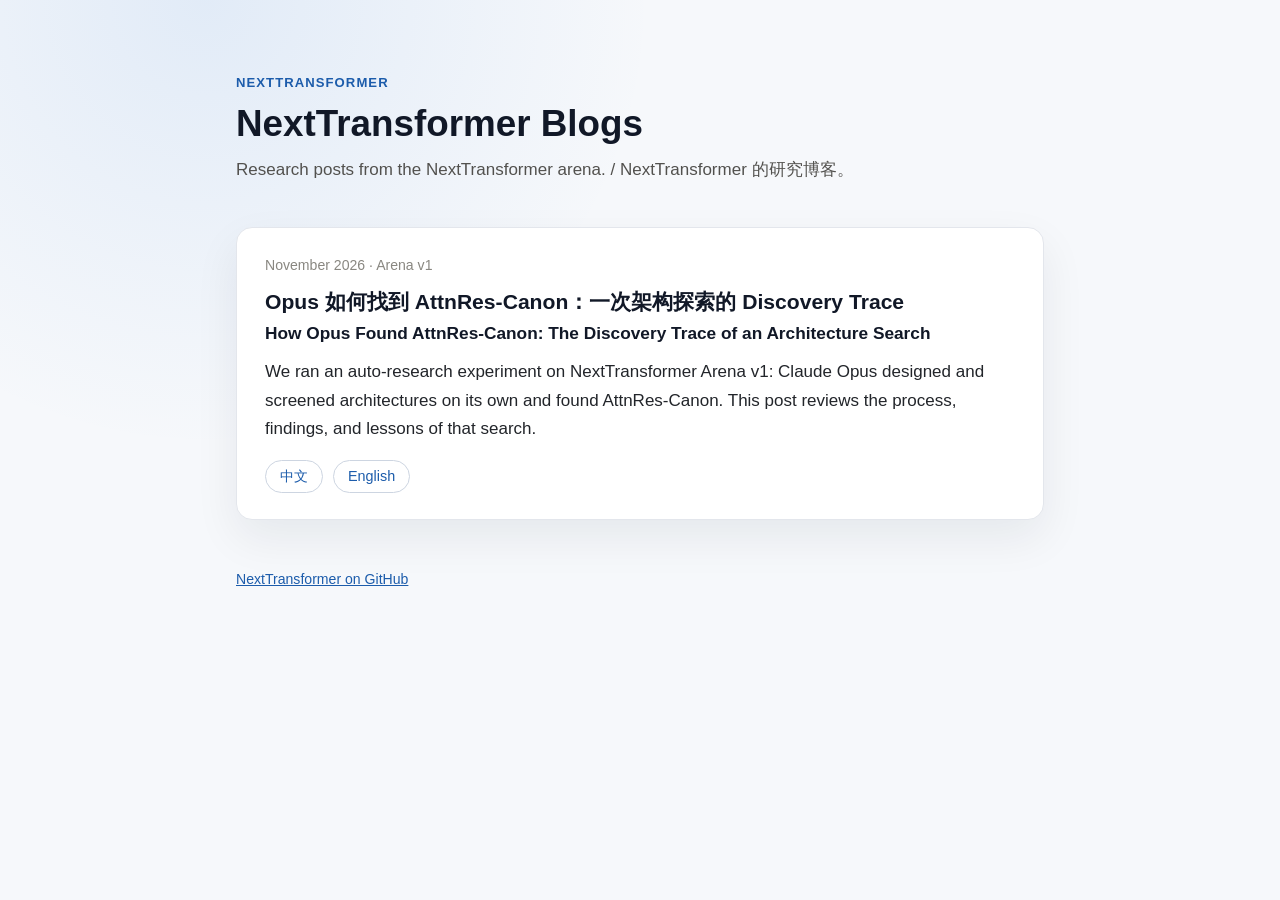
==== index.html @ 731412e9 "Add the AttnRes-Canon post and a GitHub Pages index The post "How Opus Found AttnRes-Canon" (Chinese" ====
<!doctype html>
<html lang="en">
<head>
  <meta charset="utf-8">
  <meta name="viewport" content="width=device-width, initial-scale=1">
  <title>NextTransformer Blogs</title>
  <meta name="description" content="Research posts from NextTransformer, the open arena for Transformer architectures.">
  <link rel="icon" href="favicon.svg" type="image/svg+xml">
  <style>
    :root {
      color-scheme: light;
      --page: #f6f8fb; --paper: #ffffff; --ink: #111827; --text-body: #22252a; --text-secondary: #52514e;
      --text-muted: #898781; --border: #e3e6ec; --border-strong: #cdd5e1; --accent: #2a78d6; --accent-dark: #1c5cab;
      --link: #1c5cab; --shadow: 0 18px 45px rgba(17, 24, 39, 0.07);
      --font: -apple-system, BlinkMacSystemFont, "Segoe UI", "PingFang SC", "Hiragino Sans GB", "Noto Sans CJK SC",
        "Microsoft YaHei", Roboto, "Noto Sans", Helvetica, Arial, sans-serif;
    }
    @media (prefers-color-scheme: dark) {
      :root {
        color-scheme: dark;
        --page: #0d0d0d; --paper: #151514; --ink: #f0efec; --text-body: #dddcd6; --text-secondary: #c3c2b7;
        --text-muted: #898781; --border: #2a2a28; --border-strong: #3a3a37; --accent: #3987e5; --accent-dark: #86b6ef;
        --link: #86b6ef; --shadow: none;
      }
    }
    * { box-sizing: border-box; }
    html { background: var(--page); }
    body {
      margin: 0;
      min-height: 100vh;
      background: radial-gradient(circle at 16% 0%, color-mix(in srgb, var(--accent) 10%, transparent), transparent 28rem) no-repeat, var(--page);
      color: var(--text-body);
      font: 17px/1.7 var(--font);
      -webkit-font-smoothing: antialiased;
    }
    main { max-width: 840px; margin: 0 auto; padding: 72px 16px 96px; }
    .eyebrow { margin: 0 0 0.5rem; color: var(--accent-dark); font-size: 0.82rem; font-weight: 650; letter-spacing: 0.08em; }
    h1 { margin: 0 0 0.6rem; color: var(--ink); font-size: 2.3rem; font-weight: 760; line-height: 1.2; }
    .lead { margin: 0 0 2.6rem; color: var(--text-secondary); }
    .post {
      background: var(--paper); border: 1px solid var(--border); border-radius: 16px; box-shadow: var(--shadow);
      padding: 26px 28px; margin-bottom: 20px;
    }
    .post-meta { margin: 0 0 0.6rem; color: var(--text-muted); font-size: 0.88rem; }
    .post h2 { margin: 0 0 0.25rem; font-size: 1.32rem; font-weight: 740; line-height: 1.4; }
    .post h2 + h2 { font-size: 1.08rem; font-weight: 620; }
    .post h2 a { color: var(--ink); text-decoration: none; }
    .post h2 a:hover { color: var(--link); }
    .post p.summary { margin: 0.8rem 0 1rem; }
    .langs { display: flex; gap: 10px; flex-wrap: wrap; margin: 0; padding: 0; list-style: none; font-size: 0.9rem; }
    .langs a {
      display: inline-block; color: var(--link); text-decoration: none; border: 1px solid var(--border-strong);
      border-radius: 999px; padding: 3px 14px;
    }
    .langs a:hover { border-color: var(--accent); }
    footer { margin-top: 3rem; color: var(--text-muted); font-size: 0.88rem; }
    footer a { color: var(--link); }
    @media (max-width: 600px) {
      main { padding-top: 48px; }
      h1 { font-size: 1.9rem; }
      .post { padding: 20px 18px; }
    }
  </style>
</head>
<body>
<main>
  <p class="eyebrow">NEXTTRANSFORMER</p>
  <h1>NextTransformer Blogs</h1>
  <p class="lead">Research posts from the NextTransformer arena. / NextTransformer 的研究博客。</p>

  <article class="post">
    <p class="post-meta">November 2026 · Arena v1</p>
    <h2 lang="zh-CN"><a href="attnres-canon/">Opus 如何找到 AttnRes-Canon：一次架构探索的 Discovery Trace</a></h2>
    <h2><a href="attnres-canon/en/">How Opus Found AttnRes-Canon: The Discovery Trace of an Architecture Search</a></h2>
    <p class="summary">We ran an auto-research experiment on NextTransformer Arena v1: Claude Opus designed and screened architectures on its own and found AttnRes-Canon. This post reviews the process, findings, and lessons of that search.</p>
    <ul class="langs">
      <li><a href="attnres-canon/" hreflang="zh-CN" lang="zh-CN">中文</a></li>
      <li><a href="attnres-canon/en/" hreflang="en">English</a></li>
    </ul>
  </article>

  <footer>
    <a href="https://github.com/Interactive-Active-AI/NextTransformer">NextTransformer on GitHub</a>
  </footer>
</main>
</body>
</html>
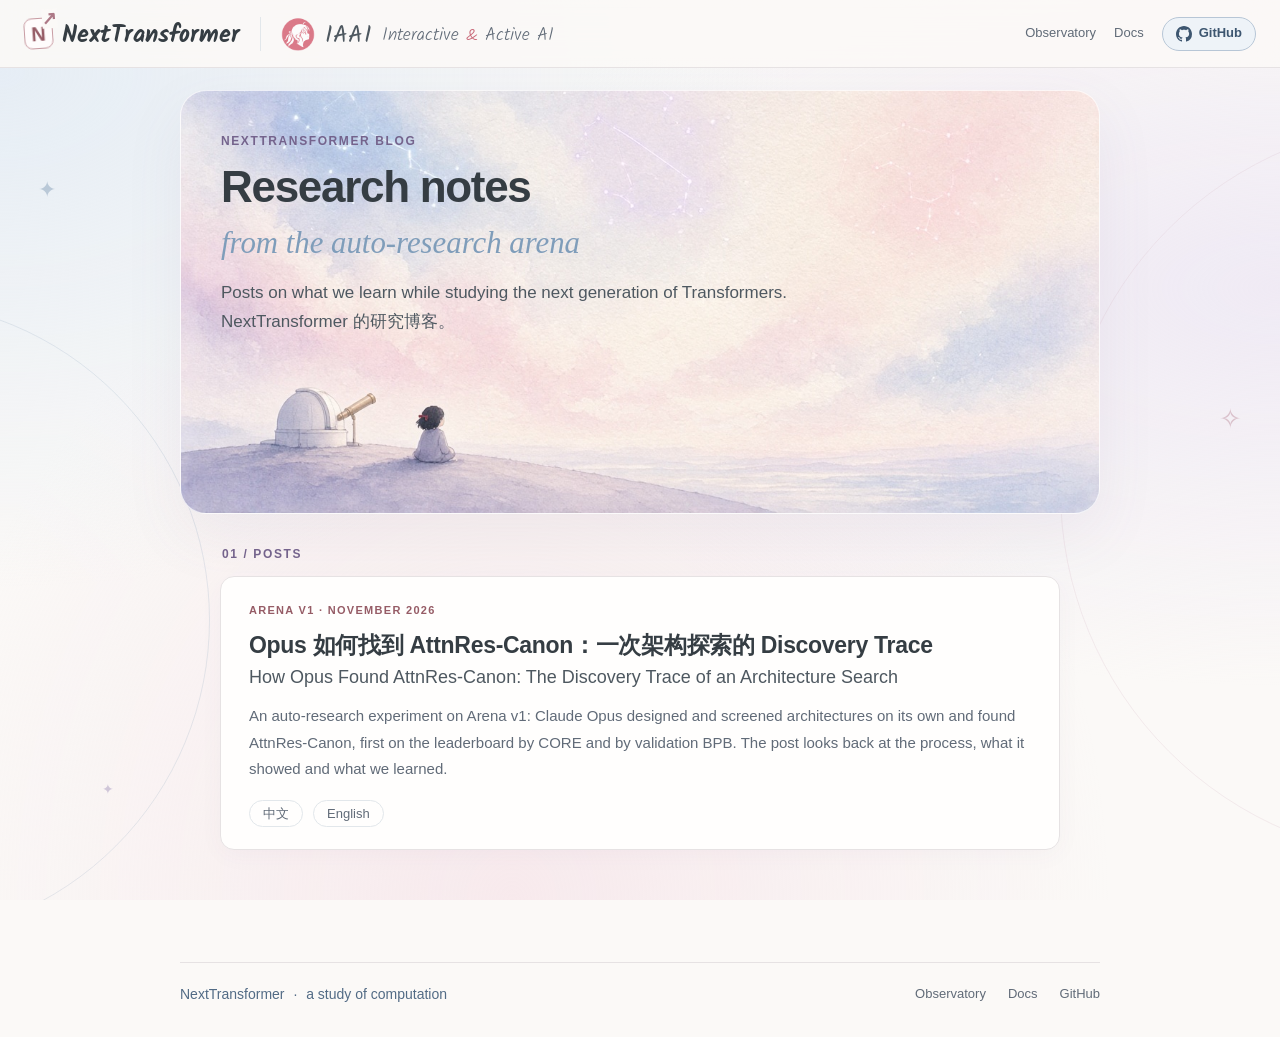
==== commit 031c6fbf: "Match the NextTransformer site and make the post easier to follow - Wear the observatory's look: war" ====
--- a/index.html
+++ b/index.html
@@ -3,85 +3,86 @@
 <head>
   <meta charset="utf-8">
   <meta name="viewport" content="width=device-width, initial-scale=1">
-  <title>NextTransformer Blogs</title>
-  <meta name="description" content="Research posts from NextTransformer, the open arena for Transformer architectures.">
+  <title>NextTransformer Blog</title>
+  <meta name="description" content="Research posts from NextTransformer, the open observatory and auto-research arena for Transformer architectures.">
+  <meta property="og:type" content="website">
+  <meta property="og:title" content="NextTransformer Blog">
+  <meta property="og:description" content="Research posts from NextTransformer, the open observatory and auto-research arena for Transformer architectures.">
+  <meta property="og:image" content="https://interactive-active-ai.github.io/NextTransformer/brand/social-preview.jpg">
   <link rel="icon" href="favicon.svg" type="image/svg+xml">
+  <!-- The index wears the same look as the posts and borrows the first post's stylesheet and brand assets. -->
+  <link rel="stylesheet" href="attnres-canon/styles.css">
   <style>
-    :root {
-      color-scheme: light;
-      --page: #f6f8fb; --paper: #ffffff; --ink: #111827; --text-body: #22252a; --text-secondary: #52514e;
-      --text-muted: #898781; --border: #e3e6ec; --border-strong: #cdd5e1; --accent: #2a78d6; --accent-dark: #1c5cab;
-      --link: #1c5cab; --shadow: 0 18px 45px rgba(17, 24, 39, 0.07);
-      --font: -apple-system, BlinkMacSystemFont, "Segoe UI", "PingFang SC", "Hiragino Sans GB", "Noto Sans CJK SC",
-        "Microsoft YaHei", Roboto, "Noto Sans", Helvetica, Arial, sans-serif;
+    .post-head { padding-bottom: 176px; }
+    .lead { max-width: 60ch; margin: 16px 0 0; color: var(--ink-soft); font-size: 17px; line-height: 1.7; }
+    .posts { max-width: var(--measure); margin: 30px auto 0; }
+    .posts > .eyebrow { margin: 0 0 12px 2px; }
+    .post-card {
+      display: block; padding: 24px 28px 22px; border: 1px solid var(--line); border-radius: 14px; background: var(--surface);
+      box-shadow: var(--card-shadow); transition: transform 0.25s ease, box-shadow 0.25s ease;
     }
-    @media (prefers-color-scheme: dark) {
-      :root {
-        color-scheme: dark;
-        --page: #0d0d0d; --paper: #151514; --ink: #f0efec; --text-body: #dddcd6; --text-secondary: #c3c2b7;
-        --text-muted: #898781; --border: #2a2a28; --border-strong: #3a3a37; --accent: #3987e5; --accent-dark: #86b6ef;
-        --link: #86b6ef; --shadow: none;
-      }
-    }
-    * { box-sizing: border-box; }
-    html { background: var(--page); }
-    body {
-      margin: 0;
-      min-height: 100vh;
-      background: radial-gradient(circle at 16% 0%, color-mix(in srgb, var(--accent) 10%, transparent), transparent 28rem) no-repeat, var(--page);
-      color: var(--text-body);
-      font: 17px/1.7 var(--font);
-      -webkit-font-smoothing: antialiased;
-    }
-    main { max-width: 840px; margin: 0 auto; padding: 72px 16px 96px; }
-    .eyebrow { margin: 0 0 0.5rem; color: var(--accent-dark); font-size: 0.82rem; font-weight: 650; letter-spacing: 0.08em; }
-    h1 { margin: 0 0 0.6rem; color: var(--ink); font-size: 2.3rem; font-weight: 760; line-height: 1.2; }
-    .lead { margin: 0 0 2.6rem; color: var(--text-secondary); }
-    .post {
-      background: var(--paper); border: 1px solid var(--border); border-radius: 16px; box-shadow: var(--shadow);
-      padding: 26px 28px; margin-bottom: 20px;
-    }
-    .post-meta { margin: 0 0 0.6rem; color: var(--text-muted); font-size: 0.88rem; }
-    .post h2 { margin: 0 0 0.25rem; font-size: 1.32rem; font-weight: 740; line-height: 1.4; }
-    .post h2 + h2 { font-size: 1.08rem; font-weight: 620; }
-    .post h2 a { color: var(--ink); text-decoration: none; }
-    .post h2 a:hover { color: var(--link); }
-    .post p.summary { margin: 0.8rem 0 1rem; }
-    .langs { display: flex; gap: 10px; flex-wrap: wrap; margin: 0; padding: 0; list-style: none; font-size: 0.9rem; }
-    .langs a {
-      display: inline-block; color: var(--link); text-decoration: none; border: 1px solid var(--border-strong);
-      border-radius: 999px; padding: 3px 14px;
-    }
-    .langs a:hover { border-color: var(--accent); }
-    footer { margin-top: 3rem; color: var(--text-muted); font-size: 0.88rem; }
-    footer a { color: var(--link); }
-    @media (max-width: 600px) {
-      main { padding-top: 48px; }
-      h1 { font-size: 1.9rem; }
-      .post { padding: 20px 18px; }
+    .post-card:hover { transform: translateY(-3px); box-shadow: 0 14px 34px #74638C14; }
+    .post-card .kicker { margin: 0; color: var(--rose); font-size: 11px; font-weight: 600; letter-spacing: 1.3px; text-transform: uppercase; }
+    .post-card h2 { margin: 10px 0 0; font-size: 23px; line-height: 1.35; font-weight: 600; letter-spacing: -0.3px; }
+    .post-card h2 + h2 { margin-top: 4px; font-size: 18px; font-weight: 500; color: var(--ink-soft); letter-spacing: 0; }
+    .post-card h2 a { color: inherit; text-decoration: none; }
+    .post-card h2 a:hover { color: var(--purple); }
+    .post-card .summary { margin: 14px 0 16px; color: var(--muted); font-size: 15px; line-height: 1.75; }
+    .langs { display: flex; flex-wrap: wrap; gap: 10px; margin: 0; padding: 0; list-style: none; }
+    .langs li { margin: 0; }
+    .langs li::marker { content: none; }
+    .langs a { text-decoration: none; }
+    @media (max-width: 760px) {
+      .post-head { padding-bottom: 140px; }
+      .post-card { padding: 18px 18px 16px; }
+      .post-card h2 { font-size: 20px; }
+      .post-card h2 + h2 { font-size: 16px; }
     }
   </style>
 </head>
 <body>
+<div class="dream-sky" aria-hidden="true"><i></i><i></i><span>✦</span><span>✧</span><span>✦</span></div>
+<header class="topbar">
+  <div class="brand-cluster">
+    <a class="brand" href="https://interactive-active-ai.github.io/NextTransformer/" aria-label="NextTransformer Observatory"><span class="brand-mark" aria-hidden="true">N<span>↗</span></span><b>NextTransformer</b></a>
+    <a class="iaai-brand" href="https://github.com/Interactive-Active-AI" aria-label="IAAI · Interactive &amp; Active AI"><img src="attnres-canon/assets/iaai.png" width="34" height="34" alt="IAAI logo"><b>IAAI</b><span>Interactive <i>&amp;</i> Active AI</span></a>
+  </div>
+  <nav class="header-actions" aria-label="Site links">
+    <a class="header-link" href="https://interactive-active-ai.github.io/NextTransformer/">Observatory</a>
+    <a class="header-link" href="https://interactive-active-ai.github.io/NextTransformer/docs/">Docs</a>
+    <a class="repo-button" href="https://github.com/Interactive-Active-AI/NextTransformer" aria-label="NextTransformer on GitHub"><svg width="16" height="16" viewBox="0 0 16 16" aria-hidden="true" fill="currentColor"><path d="M8 0C3.58 0 0 3.58 0 8c0 3.54 2.29 6.53 5.47 7.59.4.07.55-.17.55-.38 0-.19-.01-.82-.01-1.49-2.01.37-2.53-.49-2.69-.94-.09-.23-.48-.94-.82-1.13-.28-.15-.68-.52-.01-.53.63-.01 1.08.58 1.23.82.72 1.21 1.87.87 2.33.66.07-.52.28-.87.51-1.07-1.78-.2-3.64-.89-3.64-3.95 0-.87.31-1.59.82-2.15-.08-.2-.36-1.02.08-2.12 0 0 .67-.21 2.2.82.64-.18 1.32-.27 2-.27.68 0 1.36.09 2 .27 1.53-1.04 2.2-.82 2.2-.82.44 1.1.16 1.92.08 2.12.51.56.82 1.27.82 2.15 0 3.07-1.87 3.75-3.65 3.95.29.25.54.73.54 1.48 0 1.07-.01 1.93-.01 2.2 0 .21.15.46.55.38A8.013 8.013 0 0016 8c0-4.42-3.58-8-8-8z"/></svg><span>GitHub</span></a>
+  </nav>
+</header>
+
+<div class="page">
 <main>
-  <p class="eyebrow">NEXTTRANSFORMER</p>
-  <h1>NextTransformer Blogs</h1>
-  <p class="lead">Research posts from the NextTransformer arena. / NextTransformer 的研究博客。</p>
+  <header class="post-head">
+    <p class="eyebrow">NextTransformer Blog</p>
+    <h1>Research notes<em>from the auto-research arena</em></h1>
+    <p class="lead">Posts on what we learn while studying the next generation of Transformers. <span lang="zh-CN" style="display: block;">NextTransformer 的研究博客。</span></p>
+  </header>
 
-  <article class="post">
-    <p class="post-meta">November 2026 · Arena v1</p>
-    <h2 lang="zh-CN"><a href="attnres-canon/">Opus 如何找到 AttnRes-Canon：一次架构探索的 Discovery Trace</a></h2>
-    <h2><a href="attnres-canon/en/">How Opus Found AttnRes-Canon: The Discovery Trace of an Architecture Search</a></h2>
-    <p class="summary">We ran an auto-research experiment on NextTransformer Arena v1: Claude Opus designed and screened architectures on its own and found AttnRes-Canon. This post reviews the process, findings, and lessons of that search.</p>
-    <ul class="langs">
-      <li><a href="attnres-canon/" hreflang="zh-CN" lang="zh-CN">中文</a></li>
-      <li><a href="attnres-canon/en/" hreflang="en">English</a></li>
-    </ul>
-  </article>
+  <section class="posts" aria-label="Posts">
+    <p class="eyebrow">01 / Posts</p>
+    <article class="post-card">
+      <p class="kicker">Arena v1 · November 2026</p>
+      <h2 lang="zh-CN"><a href="attnres-canon/">Opus 如何找到 AttnRes-Canon：一次架构探索的 Discovery Trace</a></h2>
+      <h2><a href="attnres-canon/en/">How Opus Found AttnRes-Canon: The Discovery Trace of an Architecture Search</a></h2>
+      <p class="summary">An auto-research experiment on Arena v1: Claude Opus designed and screened architectures on its own and found AttnRes-Canon, first on the leaderboard by CORE and by validation BPB. The post looks back at the process, what it showed and what we learned.</p>
+      <ul class="langs">
+        <li><a class="pill" href="attnres-canon/" hreflang="zh-CN" lang="zh-CN">中文</a></li>
+        <li><a class="pill" href="attnres-canon/en/" hreflang="en">English</a></li>
+      </ul>
+    </article>
+  </section>
+</main>
+</div>
 
-  <footer>
-    <a href="https://github.com/Interactive-Active-AI/NextTransformer">NextTransformer on GitHub</a>
-  </footer>
-</main>
+<div class="footer-wrap" style="margin-top: 56px;">
+<footer class="site-footer">
+  <a class="footer-brand" href="https://interactive-active-ai.github.io/NextTransformer/">NextTransformer <span>·</span> a study of computation</a>
+  <div><a href="https://interactive-active-ai.github.io/NextTransformer/">Observatory</a><a href="https://interactive-active-ai.github.io/NextTransformer/docs/">Docs</a><a href="https://github.com/Interactive-Active-AI/NextTransformer">GitHub</a></div>
+</footer>
+</div>
 </body>
 </html>
--- a/attnres-canon/styles.css
+++ b/attnres-canon/styles.css
@@ -0,0 +1,420 @@
+/* The post wears the NextTransformer observatory's look (website/app/editorial.css and dream-theme.css upstream): warm
+   paper, white cards with a warm hairline, blue, lavender and rose as accents, a strong sans title followed by a serif
+   accent line, and the hand-written Kalam wordmark. The dark values follow the documentation's dark theme.
+   Layout rules are in STYLE.md. */
+@font-face { font-family: Kalam; font-style: normal; font-weight: 700; font-display: swap; src: url('assets/fonts/kalam-latin-700-normal.woff2') format('woff2'); }
+@font-face { font-family: Kalam; font-style: normal; font-weight: 400; font-display: swap; src: url('assets/fonts/kalam-latin-400-normal.woff2') format('woff2'); }
+@font-face { font-family: Kalam; font-style: normal; font-weight: 300; font-display: swap; src: url('assets/fonts/kalam-latin-300-normal.woff2') format('woff2'); }
+
+:root {
+  color-scheme: light;
+  /* Interface: the observatory's paper, inks and three accents. */
+  --paper: #FBF9F7; --surface: #FFFEFD; --line: #E6E2E3; --line-cool: #E2E7EB; --hair: #E8EDF3;
+  --ink-strong: #353D43; --ink: #494E52; --ink-soft: #4E5860; --muted: #616B78; --faint: #8A939D;
+  --blue: #526B85; --purple: #74638C; --rose: #965C66; --rose-strong: #A45F6B; --accent: #7F9DBA;
+  --blue-soft: #F0F4F8; --purple-soft: #F4F1F8; --rose-soft: #FBF2F3;
+  --blue-line: #D6E1EB; --purple-line: #DED4EC; --rose-line: #E7C9D1;
+  --topbar: #FBF9F7E8; --mark-bg: #FFFCFC; --mark-line: #C89CA3; --mark-arrow: #AD7987; --amp: #C96A7A;
+  --repo-bg: #EEF3F8; --repo-line: #B7C6D6; --repo-ink: #3D5670; --repo-bg-hover: #DCE6F0;
+  --frost: linear-gradient(135deg, #F4F1F8 0%, #FBF2F3 55%, #F0F4F8 100%); --frost-line: #EFEAF4;
+  --card-bg: linear-gradient(160deg, #F7F5FC, #FFFFFF 70%); --card-line: #DFE6EE;
+  --thead: linear-gradient(100deg, #F7F5FC, #FFFFFF 75%); --row-hover: #F6F8FC; --total-bg: #FBFCFE;
+  --card-shadow: 0 5px 25px #6E547B0A; --hero-shadow: 0 22px 60px #74638C14; --tip-shadow: 0 10px 30px #494E5224;
+  --sky: radial-gradient(ellipse at 0% 8%, #DCE8F4B0, transparent 44%), radial-gradient(ellipse at 100% 32%, #E9E2F3A6, transparent 46%),
+    radial-gradient(ellipse at 40% 100%, #F5E1E7A6, transparent 55%);
+  --orbit-a: #92A8BE38; --orbit-b: #DDC5CE4A;
+  --hero-art: url('assets/observatory-sky.jpg'); --hero-veil: linear-gradient(#0000, #0000); --hero-fill: #F3EEF1; --hero-line: #FFFFFFB8;
+  /* Figures (read by figures.js when a figure is drawn). Text never wears a series color. */
+  --text-primary: #353D43; --text-secondary: #4E5860; --text-muted: #616B78;
+  --grid: #E8EDF1; --axis: #CBD2D9; --wash: #F1F2F4;
+  --series-1: #2F3C62;   /* AttnRes-Canon: the residual family's ink on the observatory */
+  --series-2: #9B8CBB;   /* Canon-A–D */
+  --series-3: #4A6E9A;   /* Full + Canon-A/C */
+  --series-4: #A45F6B;   /* Gate + Canon-A/C */
+  --series-5: #926F23;   /* Gate */
+  --series-6: #7594B8;   /* Full AttnRes */
+  --series-7: #74638C;   /* Canon-A/C */
+  --series-8: #AC9352;   /* Full + Gate */
+  --series-other: #ABADB0; --neutral-mark: #5E656F; --ref-mark: #8A9099;
+  --fam-loop: #74638C; --fam-linear: #7594B8; --fam-base: #2F3C62;
+  --loop: #74638C; --loop-soft: #F4F1F8; --emph: #A45F6B; --emph-soft: #FBF2F3; --chart-line: #4A6E9A;
+  --lr-line: #ADA1C2; --lr-fill: #F4F1F8; --on-fill: #FFFEFD;
+  --measure: 840px;   /* the one column shared by text, figures and tables */
+  --sans: 'Avenir Next', Avenir, -apple-system, BlinkMacSystemFont, 'Segoe UI', 'PingFang SC', 'Hiragino Sans GB',
+    'Noto Sans CJK SC', 'Microsoft YaHei', sans-serif;
+  --serif: Georgia, 'Times New Roman', 'Songti SC', 'STSong', 'Noto Serif CJK SC', 'Source Han Serif SC', SimSun, serif;
+  --hand: Kalam, 'Avenir Next', 'Segoe UI', sans-serif;
+  --mono: ui-monospace, 'SFMono-Regular', Menlo, Monaco, Consolas, monospace;
+  --ease: cubic-bezier(0.22, 1, 0.36, 1);
+}
+@media (prefers-color-scheme: dark) {
+  :root:where(:not([data-theme="light"])) {
+    color-scheme: dark;
+    --paper: #1E2226; --surface: #252A30; --line: #353B42; --line-cool: #353B42; --hair: #30363D;
+    --ink-strong: #F4F5F7; --ink: #E3E6EA; --ink-soft: #C9CED4; --muted: #A2AAB3; --faint: #7C858F;
+    --blue: #92A8BE; --purple: #ADA1C2; --rose: #C89CA3; --rose-strong: #B9707D; --accent: #9DB4CC;
+    --blue-soft: #283039; --purple-soft: #2C2836; --rose-soft: #3A2B2E;
+    --blue-line: #3A4653; --purple-line: #463E57; --rose-line: #5A4247;
+    --topbar: #1E2226E8; --mark-bg: #2A2427; --mark-line: #9C737B; --mark-arrow: #C89CA3; --amp: #D98A97;
+    --repo-bg: #283039; --repo-line: #45525F; --repo-ink: #C3D0DD; --repo-bg-hover: #313B46;
+    --frost: linear-gradient(135deg, #2C2836, #33282C 55%, #262D35); --frost-line: #3A3445;
+    --card-bg: linear-gradient(160deg, #2A2733, #252A30 70%); --card-line: #353B42;
+    --thead: linear-gradient(100deg, #2A2733, #252A30 75%); --row-hover: #2A3037; --total-bg: #282D33;
+    --card-shadow: none; --hero-shadow: none; --tip-shadow: 0 10px 30px #00000080;
+    --sky: radial-gradient(ellipse at 0% 8%, #2A364470, transparent 44%), radial-gradient(ellipse at 100% 32%, #33294066, transparent 46%),
+      radial-gradient(ellipse at 40% 100%, #3A2B3066, transparent 55%);
+    --orbit-a: #92A8BE1F; --orbit-b: #C89CA31F;
+    --hero-veil: linear-gradient(#1E2226C7, #1E2226B3); --hero-fill: #23272C; --hero-line: #FFFFFF14;
+    --text-primary: #F4F5F7; --text-secondary: #C9CED4; --text-muted: #A2AAB3;
+    --grid: #30363D; --axis: #4A525B; --wash: #2D3339;
+    --series-1: #E3E8F6; --series-2: #C3B5E3; --series-3: #6C93CB; --series-4: #D97F90; --series-5: #C59A3D;
+    --series-6: #A5BEDD; --series-7: #8F78C4; --series-8: #DCC78E; --series-other: #6B727A; --neutral-mark: #9AA1AA; --ref-mark: #7C858F;
+    --fam-loop: #8F78C4; --fam-linear: #A5BEDD; --fam-base: #E3E8F6;
+    --loop: #ADA1C2; --loop-soft: #2C2836; --emph: #D97F90; --emph-soft: #3A2B2E; --chart-line: #6C93CB;
+    --lr-line: #8F78C4; --lr-fill: #2C2836; --on-fill: #1E2226;
+  }
+}
+:root[data-theme="dark"] {
+  color-scheme: dark;
+  --paper: #1E2226; --surface: #252A30; --line: #353B42; --line-cool: #353B42; --hair: #30363D;
+  --ink-strong: #F4F5F7; --ink: #E3E6EA; --ink-soft: #C9CED4; --muted: #A2AAB3; --faint: #7C858F;
+  --blue: #92A8BE; --purple: #ADA1C2; --rose: #C89CA3; --rose-strong: #B9707D; --accent: #9DB4CC;
+  --blue-soft: #283039; --purple-soft: #2C2836; --rose-soft: #3A2B2E;
+  --blue-line: #3A4653; --purple-line: #463E57; --rose-line: #5A4247;
+  --topbar: #1E2226E8; --mark-bg: #2A2427; --mark-line: #9C737B; --mark-arrow: #C89CA3; --amp: #D98A97;
+  --repo-bg: #283039; --repo-line: #45525F; --repo-ink: #C3D0DD; --repo-bg-hover: #313B46;
+  --frost: linear-gradient(135deg, #2C2836, #33282C 55%, #262D35); --frost-line: #3A3445;
+  --card-bg: linear-gradient(160deg, #2A2733, #252A30 70%); --card-line: #353B42;
+  --thead: linear-gradient(100deg, #2A2733, #252A30 75%); --row-hover: #2A3037; --total-bg: #282D33;
+  --card-shadow: none; --hero-shadow: none; --tip-shadow: 0 10px 30px #00000080;
+  --sky: radial-gradient(ellipse at 0% 8%, #2A364470, transparent 44%), radial-gradient(ellipse at 100% 32%, #33294066, transparent 46%),
+    radial-gradient(ellipse at 40% 100%, #3A2B3066, transparent 55%);
+  --orbit-a: #92A8BE1F; --orbit-b: #C89CA31F;
+  --hero-veil: linear-gradient(#1E2226C7, #1E2226B3); --hero-fill: #23272C; --hero-line: #FFFFFF14;
+  --text-primary: #F4F5F7; --text-secondary: #C9CED4; --text-muted: #A2AAB3;
+  --grid: #30363D; --axis: #4A525B; --wash: #2D3339;
+  --series-1: #E3E8F6; --series-2: #C3B5E3; --series-3: #6C93CB; --series-4: #D97F90; --series-5: #C59A3D;
+  --series-6: #A5BEDD; --series-7: #8F78C4; --series-8: #DCC78E; --series-other: #6B727A; --neutral-mark: #9AA1AA; --ref-mark: #7C858F;
+  --fam-loop: #8F78C4; --fam-linear: #A5BEDD; --fam-base: #E3E8F6;
+  --loop: #ADA1C2; --loop-soft: #2C2836; --emph: #D97F90; --emph-soft: #3A2B2E; --chart-line: #6C93CB;
+  --lr-line: #8F78C4; --lr-fill: #2C2836; --on-fill: #1E2226;
+}
+
+* { box-sizing: border-box; }
+html { scroll-behavior: smooth; scroll-padding-top: 92px; }
+body {
+  margin: 0; background: var(--paper); color: var(--ink-soft);
+  font: 17px/1.85 var(--sans); -webkit-font-smoothing: antialiased; text-rendering: optimizeLegibility;
+  position: relative; isolation: isolate;
+}
+html[lang="en"] body { line-height: 1.72; }
+a { color: var(--blue); text-decoration: underline; text-decoration-color: color-mix(in srgb, var(--blue) 40%, transparent); text-underline-offset: 3px; transition: color 0.2s; }
+a:hover { color: var(--purple); text-decoration-color: currentColor; }
+strong { font-weight: 650; color: var(--ink-strong); }
+code { font: 0.86em var(--mono); background: var(--purple-soft); color: var(--purple); padding: 0.1em 0.35em; border-radius: 6px; }
+
+/* The observatory's sky: three soft washes, two orbits and a few stars, fixed behind the page. */
+.dream-sky { position: fixed; z-index: -1; inset: 0; overflow: hidden; pointer-events: none; background: var(--sky); }
+.dream-sky i { position: absolute; width: 640px; height: 640px; border: 1px solid var(--orbit-a); border-radius: 50%; left: -430px; top: 300px; }
+.dream-sky i:nth-child(2) { width: 740px; height: 740px; left: auto; right: -520px; top: 120px; border-color: var(--orbit-b); }
+.dream-sky > span { position: absolute; color: #92A8BE; font-size: 22px; opacity: 0.55; animation: dream-twinkle 7s ease-in-out infinite; }
+.dream-sky > span:nth-of-type(1) { top: 19%; left: 3%; }
+.dream-sky > span:nth-of-type(2) { top: 44%; right: 3%; font-size: 27px; animation-delay: 2s; color: #C59BA8; }
+.dream-sky > span:nth-of-type(3) { bottom: 11%; left: 8%; font-size: 14px; animation-delay: 4s; color: #ADA1C2; }
+@keyframes dream-twinkle { 50% { opacity: 0.25; transform: translateY(-7px) rotate(8deg); } }
+
+/* Reading progress: a thin band in the three accents above the top bar. */
+.progress { position: fixed; top: 0; left: 0; right: 0; height: 2px; z-index: 40; }
+.progress span { display: block; height: 100%; background: linear-gradient(90deg, #92A8BE, #ADA1C2 55%, #C89CA3); transform: scaleX(0); transform-origin: left center; }
+
+/* Top bar: the project's mark and wordmark, the IAAI lockup, then links. */
+.topbar {
+  position: sticky; top: 0; z-index: 30; height: 68px; padding: 0 max(24px, calc((100vw - 1240px) / 2));
+  display: flex; align-items: center; justify-content: space-between; gap: 16px;
+  background: var(--topbar); border-bottom: 1px solid var(--line); backdrop-filter: blur(16px); -webkit-backdrop-filter: blur(16px);
+}
+.topbar a { text-decoration: none; }
+.brand-cluster { display: flex; align-items: center; min-width: 0; gap: 20px; }
+.brand { display: flex; align-items: center; gap: 9px; }
+.brand b { font-family: var(--hand); font-weight: 700; font-size: 24px; letter-spacing: 0; line-height: 1; transform: translateY(2px); color: var(--ink-strong); white-space: nowrap; }
+.brand-mark {
+  position: relative; display: grid; place-items: center; flex: none; width: 29px; height: 31px; border: 1.5px solid var(--mark-line); border-radius: 8px;
+  font-weight: 600; font-size: 20px; line-height: 1; color: var(--rose); background: var(--mark-bg); transform: rotate(-4deg);
+}
+.brand-mark span { position: absolute; right: -6px; top: -9px; background: var(--paper); font-size: 18px; line-height: 19px; color: var(--mark-arrow); }
+.iaai-brand { display: flex; align-items: center; gap: 10px; padding-left: 20px; border-left: 1px solid var(--line-cool); white-space: nowrap; }
+.iaai-brand img { width: 34px; height: 34px; object-fit: contain; }
+.iaai-brand b { font-family: var(--hand); font-weight: 400; font-size: 24px; letter-spacing: 0.03em; line-height: 1; transform: translateY(2px); color: var(--ink-soft); }
+.iaai-brand > span { font-family: var(--hand); font-weight: 300; font-size: 18px; line-height: 1; transform: translateY(2px); color: var(--muted); }
+.iaai-brand > span i { color: var(--amp); font-style: normal; }
+.header-actions { display: flex; align-items: center; gap: 18px; flex: none; }
+.header-link { font-size: 13px; font-weight: 500; color: var(--muted); }
+.header-link:hover { color: var(--ink-strong); }
+.repo-button {
+  display: inline-flex; align-items: center; gap: 7px; height: 34px; padding: 0 13px; border: 1px solid var(--repo-line); border-radius: 999px;
+  background: var(--repo-bg); color: var(--repo-ink); font-size: 13px; font-weight: 600; transition: background 0.2s, border-color 0.2s;
+}
+.repo-button:hover { background: var(--repo-bg-hover); color: var(--repo-ink); }
+.repo-button svg { flex: none; }
+.pill {
+  font: 500 13px/1.5 var(--sans); color: var(--muted); background: var(--surface); border: 1px solid var(--line-cool);
+  border-radius: 999px; padding: 5px 13px; cursor: pointer; transition: background 0.2s, color 0.2s, border-color 0.2s;
+}
+a.pill:hover, button.pill:hover { background: var(--blue-soft); border-color: var(--blue-line); color: var(--blue); }
+.pill:focus-visible, .repo-button:focus-visible, .header-link:focus-visible { outline: 2px solid var(--blue); outline-offset: 3px; }
+
+/* Page frame: one centered column on the paper, with a section rail in the left margin on wide screens. */
+.page { display: grid; grid-template-columns: minmax(0, 920px); justify-content: center; padding: 0 24px; }
+main { min-width: 0; padding: 0 0 56px; }
+.rail { display: none; }
+@media (min-width: 1420px) {
+  .rail {
+    display: block; position: fixed; top: 128px; left: calc(50% - 460px - 34px - 168px); width: 168px;
+    font-size: 13px; line-height: 1.45; opacity: 0; visibility: hidden; transition: opacity 0.3s, visibility 0.3s;
+  }
+  .rail.is-on { opacity: 1; visibility: visible; }
+}
+.rail-title { color: var(--purple); font-size: 12px; font-weight: 600; letter-spacing: 1.6px; margin: 0 0 10px 12px; }
+.rail ol { list-style: none; margin: 0; padding: 0; }
+.rail a { display: flex; gap: 8px; padding: 6px 10px 6px 12px; color: var(--muted); text-decoration: none; border-left: 2px solid var(--line); transition: color 0.2s, border-color 0.2s; }
+.rail a:hover { color: var(--ink-strong); }
+.rail a span { flex: none; width: 1.5em; color: var(--rose); font-size: 11px; font-weight: 600; letter-spacing: 1px; font-variant-numeric: tabular-nums; align-self: center; }
+.rail a.is-current { color: var(--ink-strong); border-left-color: var(--mark-line); font-weight: 650; }
+.rail li.sub a { padding: 3px 10px 3px 40px; font-size: 12px; }
+
+/* Text, figures and tables share one column width; only the title card is wider. */
+article > :not(section):not(.post-head), article > section > * { max-width: var(--measure); margin-inline: auto; }
+
+h1, h2, h3 { color: var(--ink-strong); }
+h1 { font-size: 44px; line-height: 1.1; font-weight: 650; letter-spacing: -1.3px; margin: 12px 0 0; }
+/* Titles: a strong sans line, then a serif accent line in soft blue (italic in Latin text only). */
+h1 em { display: block; margin-top: 12px; font-family: var(--serif); font-style: italic; font-weight: 400; font-size: 0.7em; line-height: 1.3; letter-spacing: 0; color: var(--accent); }
+html[lang^="zh"] h1 { letter-spacing: -0.5px; line-height: 1.2; }
+html[lang^="zh"] h1 em { font-style: normal; }
+h2 { font-size: 31px; line-height: 1.22; font-weight: 650; letter-spacing: -0.7px; margin-block: 8px 1rem; }
+html[lang^="zh"] h2 { letter-spacing: -0.2px; }
+h3 { font-size: 21px; line-height: 1.4; font-weight: 600; letter-spacing: -0.2px; margin-block: 2.9rem 0.6rem; }
+h3 .no { margin-right: 0.55em; color: var(--purple); font-variant-numeric: tabular-nums; }
+.eyebrow { margin-block: 0; color: var(--purple); font-size: 12px; line-height: 20px; font-weight: 600; letter-spacing: 1.6px; text-transform: uppercase; }
+section > .eyebrow { margin-top: 4.4rem; }
+.list-lead { margin-block: 1.3rem 0.2rem; color: var(--ink-strong); font-weight: 650; }
+p { margin-block: 1rem; }
+ul, ol { padding-left: 1.45rem; margin-block: 0.72rem 1.25rem; }
+li { margin-block: 0.4rem; }
+ul > li::marker { color: var(--mark-line); }
+ol > li::marker { color: var(--purple); font-weight: 600; font-variant-numeric: tabular-nums; }
+.cite { white-space: nowrap; text-decoration: none; color: var(--purple); font-size: 0.86em; }
+/* Read by screen readers and copied with the text, not drawn (the colon between the two title lines). */
+.sr { position: absolute; width: 1px; height: 1px; overflow: hidden; clip-path: inset(50%); white-space: nowrap; }
+
+/* Title card: the observatory illustration, as on the homepage. */
+.post-head {
+  margin-top: 22px; padding: 40px 40px 168px; border: 1px solid var(--hero-line); border-radius: 26px;
+  background: var(--hero-veil), var(--hero-fill) var(--hero-art) left bottom / cover no-repeat; box-shadow: var(--hero-shadow); overflow: hidden;
+}
+.post-meta { display: flex; flex-wrap: wrap; align-items: center; gap: 6px 22px; margin: 18px 0 0; color: var(--ink-soft); font-size: 14px; }
+.post-meta span:first-child { color: var(--ink-strong); font-weight: 650; }
+
+/* Abstract: the documentation's frosted panel with a pill label. */
+.abstract { margin-block: 26px 22px; padding: 1.35rem 1.7rem 0.8rem; border: 1px solid var(--frost-line); border-radius: 20px; background: var(--frost); }
+.abstract-label { display: inline-block; padding: 0.2rem 0.8rem; border: 1px solid var(--purple-line); border-radius: 999px; background: var(--surface); color: var(--purple); font-size: 0.8rem; font-weight: 700; line-height: 1.5; }
+.abstract p { margin-block: 0.8rem; }
+
+.toc { margin-block: 0 1rem; padding: 1.15rem 1.5rem 1rem; background: var(--surface); border: 1px solid var(--line); border-radius: 14px; box-shadow: var(--card-shadow); }
+.toc-title { margin-bottom: 0.5rem; color: var(--purple); font-size: 12px; font-weight: 600; letter-spacing: 1.6px; text-transform: uppercase; }
+/* A flat list: numbered sections, with their subsections as indented entries. */
+.toc ol { margin-block: 0; padding-left: 0; list-style: none; counter-reset: toc; }
+.toc a { color: var(--ink); text-decoration: none; }
+.toc a:hover { color: var(--purple); }
+.toc li { position: relative; margin-block: 0.5rem; padding-left: 2.5em; line-height: 1.5; font-weight: 600; counter-increment: toc; }
+.toc li::before { content: "0" counter(toc); position: absolute; left: 0; top: 0.28em; color: var(--rose); font-size: 11px; font-weight: 600; letter-spacing: 1.3px; font-variant-numeric: tabular-nums; }
+/* A subsection carries its own number (3.1, 3.2) in its text and lines up under its section's title. */
+.toc li.sub { margin-block: 0.2rem; font-size: 0.9rem; font-weight: 400; counter-increment: none; }
+.toc li.sub a { color: var(--muted); }
+.toc li.sub a:hover { color: var(--purple); }
+.toc li.sub::before { content: none; }
+
+/* Fact cards (the rules of the arena): the observatory's numbered principle cards. */
+.cards { display: grid; grid-template-columns: repeat(2, minmax(0, 1fr)); gap: 12px; margin-block: 1.5rem 1.6rem; }
+.cards > div { border: 1px solid var(--card-line); border-radius: 12px; padding: 16px 18px 14px; background: var(--card-bg); }
+.cards span { display: block; color: var(--rose); font-size: 11px; line-height: 1.5; font-weight: 600; letter-spacing: 1.3px; }
+.cards p { margin: 5px 0 0; color: var(--muted); font-size: 14px; line-height: 1.7; }
+.cards p.card-title { margin-top: 6px; color: var(--ink); font-size: 16px; line-height: 1.45; font-weight: 600; }
+
+/* Tables: a numbered caption above, then a white card with small letterspaced heads and hairline rows. Plain cells;
+   bold marks the best value of a column. */
+.table-wrap { overflow-x: auto; border: 1px solid var(--line); border-radius: 14px; background: var(--surface); box-shadow: var(--card-shadow); }
+table { border-collapse: collapse; width: 100%; font-size: 0.9rem; line-height: 1.6; }
+th, td { padding: 0.7rem 1rem; text-align: left; vertical-align: top; border-bottom: 1px solid var(--hair); }
+thead tr { background: var(--thead); }
+th { padding-block: 0.85rem 0.7rem; color: var(--muted); font-size: 12px; font-weight: 600; letter-spacing: 0.7px; line-height: 1.5; vertical-align: bottom; }
+html[lang="en"] th { text-transform: uppercase; }
+tbody tr:last-child td { border-bottom: 0; }
+td { color: var(--ink-soft); }
+td:first-child { color: var(--ink); }
+td strong { color: var(--ink-strong); font-weight: 700; }
+td.num, th.num { text-align: right; font-variant-numeric: tabular-nums; }
+td.num, th.nw { white-space: nowrap; }
+/* The compute table ends in a total row. */
+tr.total td { border-top: 1px solid var(--line-cool); background: var(--total-bg); color: var(--ink); font-weight: 600; }
+/* A table of two columns of sentences. */
+table.plain td { width: 50%; }
+/* The depth x Canon table: each cell gives dev BPB, then the difference and the step time in small type. */
+.matrix td small { display: block; color: var(--muted); font-size: 0.86em; line-height: 1.5; }
+.matrix th.num { white-space: nowrap; }
+tbody tr { transition: background-color 0.15s; }
+tbody tr:hover td { background: var(--row-hover); }
+
+figure { margin-block: 2rem 2.3rem; }
+figure.tbl { margin-block: 1.8rem 2rem; }
+figcaption { margin: 0.8rem 2px 0; color: var(--muted); font-size: 0.86rem; line-height: 1.6; }
+figcaption strong { color: var(--ink-strong); font-weight: 650; margin-right: 0.2em; }
+figure.tbl figcaption { margin: 0 2px 0.7rem; }
+
+/* Figures */
+.fig-body { position: relative; background: var(--surface); border: 1px solid var(--line); border-radius: 14px; padding: 20px 18px 13px; box-shadow: var(--card-shadow); }
+.fig-body svg { display: block; width: 100%; height: auto; font-family: var(--sans); overflow: visible; }
+.fig-body svg text { font-variant-numeric: tabular-nums; }
+.fig-body svg text.note { font-family: var(--serif); font-style: italic; }
+html[lang^="zh"] .fig-body svg text.note { font-style: normal; }
+.fig-title { margin: 0 2px 6px 2px; color: var(--ink); font-size: 14px; font-weight: 600; line-height: 1.45; }
+.fig-sub { margin: -4px 2px 6px 2px; color: var(--muted); font-size: 12.5px; line-height: 1.45; }
+/* Panels stack by default; figures.js sets the columns when the container is wide enough. */
+.panels { display: grid; grid-template-columns: minmax(0, 1fr); gap: 18px 22px; }
+.panel { min-width: 0; }
+.fig-foot { display: flex; align-items: flex-end; gap: 12px; }
+.fig-foot .legend { flex: 1 1 auto; }
+.fig-replay {
+  flex: none; margin: 6px 0 2px auto; width: 28px; height: 28px; padding: 0; display: grid; place-items: center;
+  color: var(--blue); background: var(--surface); border: 1px solid var(--blue-line); border-radius: 999px; cursor: pointer;
+  transition: color 0.2s, background-color 0.2s;
+}
+.fig-replay:hover { background: var(--blue-soft); }
+.fig-replay:focus-visible { outline: 2px solid var(--blue); outline-offset: 2px; }
+.fig-replay svg { width: 14px; height: 14px; }
+
+.legend { display: flex; flex-wrap: wrap; gap: 4px 18px; margin: 9px 2px 2px; color: var(--muted); }
+.legend-item { display: inline-flex; align-items: center; gap: 7px; font-size: 13px; line-height: 1.5; font-variant-numeric: tabular-nums; white-space: pre; }
+.legend-item[data-key] { cursor: default; }
+.legend-key { flex: none; width: 18px; height: 0; border-top: 2.5px solid; border-radius: 2px; }
+.legend-key.rect { width: 12px; height: 10px; border: 0; border-radius: 3px; }
+.legend-key.dot { width: 8px; height: 8px; border: 0; border-radius: 50%; }
+.legend-key.band { width: 18px; height: 8px; border: 0; border-radius: 2px; }
+
+/* Hover emphasis inside a figure: the series under the pointer stays, the rest recede. Nothing is revealed that is not
+   already drawn. */
+.fig-body svg .series, .fig-body svg .node, .fig-body svg .edge { transition: opacity 0.18s; }
+.fig-body svg.has-focus .series:not(.is-focus), .fig-body svg.has-focus .node:not(.is-focus) { opacity: 0.22; }
+.fig-body svg.has-focus .edge:not(.is-focus) { opacity: 0.12; }
+.fig-body svg .hit { cursor: default; }
+
+/* The readout that follows the pointer over a chart; it repeats values the figure or its table already shows. */
+.tip {
+  position: fixed; z-index: 45; pointer-events: none; max-width: 300px; padding: 9px 11px; border-radius: 10px;
+  background: var(--surface); border: 1px solid var(--line); box-shadow: var(--tip-shadow);
+  color: var(--ink-soft); font-size: 12.5px; line-height: 1.5; opacity: 0; transition: opacity 0.12s;
+}
+.tip.is-on { opacity: 1; }
+.tip-title { color: var(--muted); margin-bottom: 2px; }
+.tip-row { display: flex; align-items: center; gap: 7px; white-space: nowrap; }
+.tip-row b { margin-left: auto; padding-left: 14px; color: var(--ink-strong); font-weight: 600; font-variant-numeric: tabular-nums; }
+.tip-key { flex: none; width: 12px; height: 0; border-top: 2.5px solid; border-radius: 2px; }
+
+/* The mechanism figure: two panels side by side; figures.js stacks them when the container is narrow. */
+.mech { display: flex; align-items: stretch; }
+.mech-a { flex: 1 1 0; min-width: 0; }
+.mech-b { flex: 1 1 0; min-width: 0; border-left: 1px solid var(--grid); padding-left: 12px; margin-left: 12px; }
+/* Dashes that travel along a path while its figure is in view (the depth reads, the workflow's way back). */
+.flowing svg .flow { stroke-dasharray: 3 9; animation: flow 1.1s linear infinite; }
+.flowing.is-paused svg .flow { animation-play-state: paused; }
+@keyframes flow { to { stroke-dashoffset: -12; } }
+
+.links { font-size: 0.95rem; color: var(--muted); }
+.references { margin-top: 3.6rem; padding-top: 1.7rem; border-top: 1px solid var(--line); }
+.references h2 { font-size: 22px; letter-spacing: -0.3px; margin-block: 0 0.6rem; }
+.references ol { padding-left: 1.35rem; }
+.references li { margin-block: 0.7rem; color: var(--muted); font-size: 0.92rem; line-height: 1.65; }
+.references li strong { color: var(--ink); }
+
+/* Footer, as on the observatory. */
+.site-footer {
+  display: flex; align-items: center; justify-content: space-between; flex-wrap: wrap; gap: 12px 22px;
+  max-width: 920px; margin: 0 auto; padding: 19px 0 30px; border-top: 1px solid var(--line); color: var(--muted); font-size: 13px;
+}
+.site-footer a { text-decoration: none; color: var(--muted); }
+.site-footer a:hover { color: var(--ink-strong); }
+.site-footer .footer-brand { color: var(--blue); font-size: 14px; }
+.site-footer .footer-brand span { margin: 0 5px; }
+.site-footer > div { display: flex; align-items: center; flex-wrap: wrap; gap: 8px 22px; }
+.site-footer > div > span { font-size: 12px; }
+.footer-wrap { padding: 0 24px; }
+
+/* Entrance motion. The hidden start state exists only while site.js has marked the page as animated, so the article
+   reads in full without scripts, in print and with reduced motion. */
+.js-motion .reveal { opacity: 0; transform: translateY(8px); transition: opacity 0.5s var(--ease), transform 0.5s var(--ease); }
+.js-motion .reveal.is-in { opacity: 1; transform: none; }
+
+@media (max-width: 1100px) {
+  .iaai-brand > span { display: none; }
+}
+@media (max-width: 760px) {
+  body { font-size: 16px; }
+  html { scroll-padding-top: 76px; }
+  .topbar { height: 60px; padding: 0 16px; gap: 10px; }
+  .brand-cluster { gap: 11px; }
+  .brand { gap: 7px; }
+  .brand b { font-size: 20px; }
+  .brand-mark { width: 27px; height: 29px; font-size: 19px; }
+  .iaai-brand { gap: 6px; padding-left: 11px; }
+  .iaai-brand img { width: 26px; height: 26px; }
+  .iaai-brand b { font-size: 21px; }
+  .header-actions { gap: 8px; }
+  .header-link, .repo-button { display: none; }
+  .pill { padding: 4px 10px; }
+  .dream-sky i { opacity: 0.5; }
+  .dream-sky > span { display: none; }
+  .page, .footer-wrap { padding: 0 16px; }
+  .post-head { margin-top: 14px; padding: 26px 20px 132px; border-radius: 20px; background-position: 14% 100%; }
+  h1 { font-size: 31px; letter-spacing: -0.8px; }
+  h2 { font-size: 25px; }
+  h3 { font-size: 19px; }
+  section > .eyebrow { margin-top: 3.4rem; }
+  .abstract { padding: 1.1rem 1.15rem 0.5rem; border-radius: 16px; }
+  .toc { padding: 1rem 1.1rem 0.9rem; }
+  .cards { grid-template-columns: minmax(0, 1fr); }
+  table { font-size: 0.8rem; }
+  th { font-size: 10.5px; letter-spacing: 0.2px; }
+  html[lang="en"] th { text-transform: none; font-size: 11px; letter-spacing: 0; }
+  th, td { padding: 0.5rem 0.45rem; }
+  th.nw { white-space: normal; }
+  .matrix th, .matrix td, .compute th, .compute td { padding-inline: 0.3rem; }
+  .matrix th:first-child, .matrix td:first-child, .compute th:first-child, .compute td:first-child { padding-left: 0.5rem; }
+  .matrix td small { font-size: 0.78em; }
+  .matrix th.num { white-space: normal; }
+  .site-footer { display: block; }
+  .site-footer .footer-brand { display: block; margin-bottom: 12px; }
+}
+@media (max-width: 640px) {
+  .fig-body { padding: 14px 10px 10px; }
+}
+@media (max-width: 420px) {
+  .iaai-brand b { display: none; }
+}
+@media (max-width: 380px) {
+  table.matrix { font-size: 0.72rem; }
+}
+@media (prefers-reduced-motion: reduce) {
+  html { scroll-behavior: auto; }
+  .flowing svg .flow { animation: none; stroke-dasharray: none; }
+  .fig-replay { display: none; }
+  .dream-sky > span { animation: none; }
+}
+@media print {
+  .progress, .topbar, .rail, .fig-replay, .tip, .dream-sky { display: none; }
+  .flowing svg .flow { animation: none; stroke-dasharray: none; }
+  .page { display: block; padding: 0; }
+  .post-head { box-shadow: none; }
+}
+@media (forced-colors: active) {
+  .legend-key { forced-color-adjust: none; }
+}
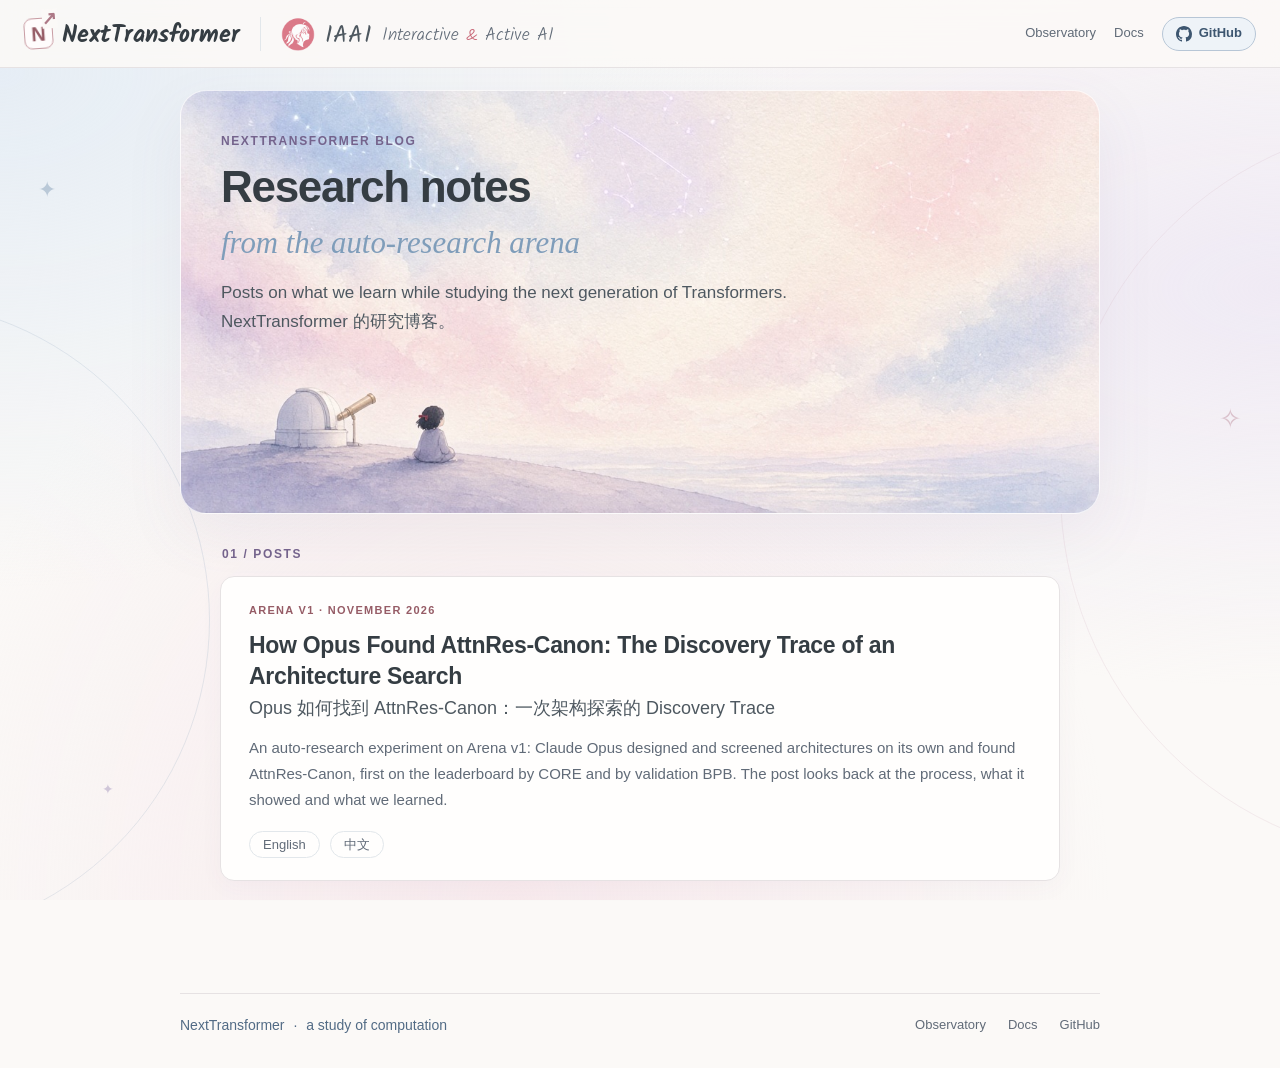
==== commit cc6df89c: "Make English the default language of the post - The English page is now the post's main page (attnre" ====
--- a/index.html
+++ b/index.html
@@ -66,12 +66,12 @@
     <p class="eyebrow">01 / Posts</p>
     <article class="post-card">
       <p class="kicker">Arena v1 · November 2026</p>
-      <h2 lang="zh-CN"><a href="attnres-canon/">Opus 如何找到 AttnRes-Canon：一次架构探索的 Discovery Trace</a></h2>
-      <h2><a href="attnres-canon/en/">How Opus Found AttnRes-Canon: The Discovery Trace of an Architecture Search</a></h2>
+      <h2><a href="attnres-canon/">How Opus Found AttnRes-Canon: The Discovery Trace of an Architecture Search</a></h2>
+      <h2 lang="zh-CN"><a href="attnres-canon/zh/">Opus 如何找到 AttnRes-Canon：一次架构探索的 Discovery Trace</a></h2>
       <p class="summary">An auto-research experiment on Arena v1: Claude Opus designed and screened architectures on its own and found AttnRes-Canon, first on the leaderboard by CORE and by validation BPB. The post looks back at the process, what it showed and what we learned.</p>
       <ul class="langs">
-        <li><a class="pill" href="attnres-canon/" hreflang="zh-CN" lang="zh-CN">中文</a></li>
-        <li><a class="pill" href="attnres-canon/en/" hreflang="en">English</a></li>
+        <li><a class="pill" href="attnres-canon/" hreflang="en">English</a></li>
+        <li><a class="pill" href="attnres-canon/zh/" hreflang="zh-CN" lang="zh-CN">中文</a></li>
       </ul>
     </article>
   </section>
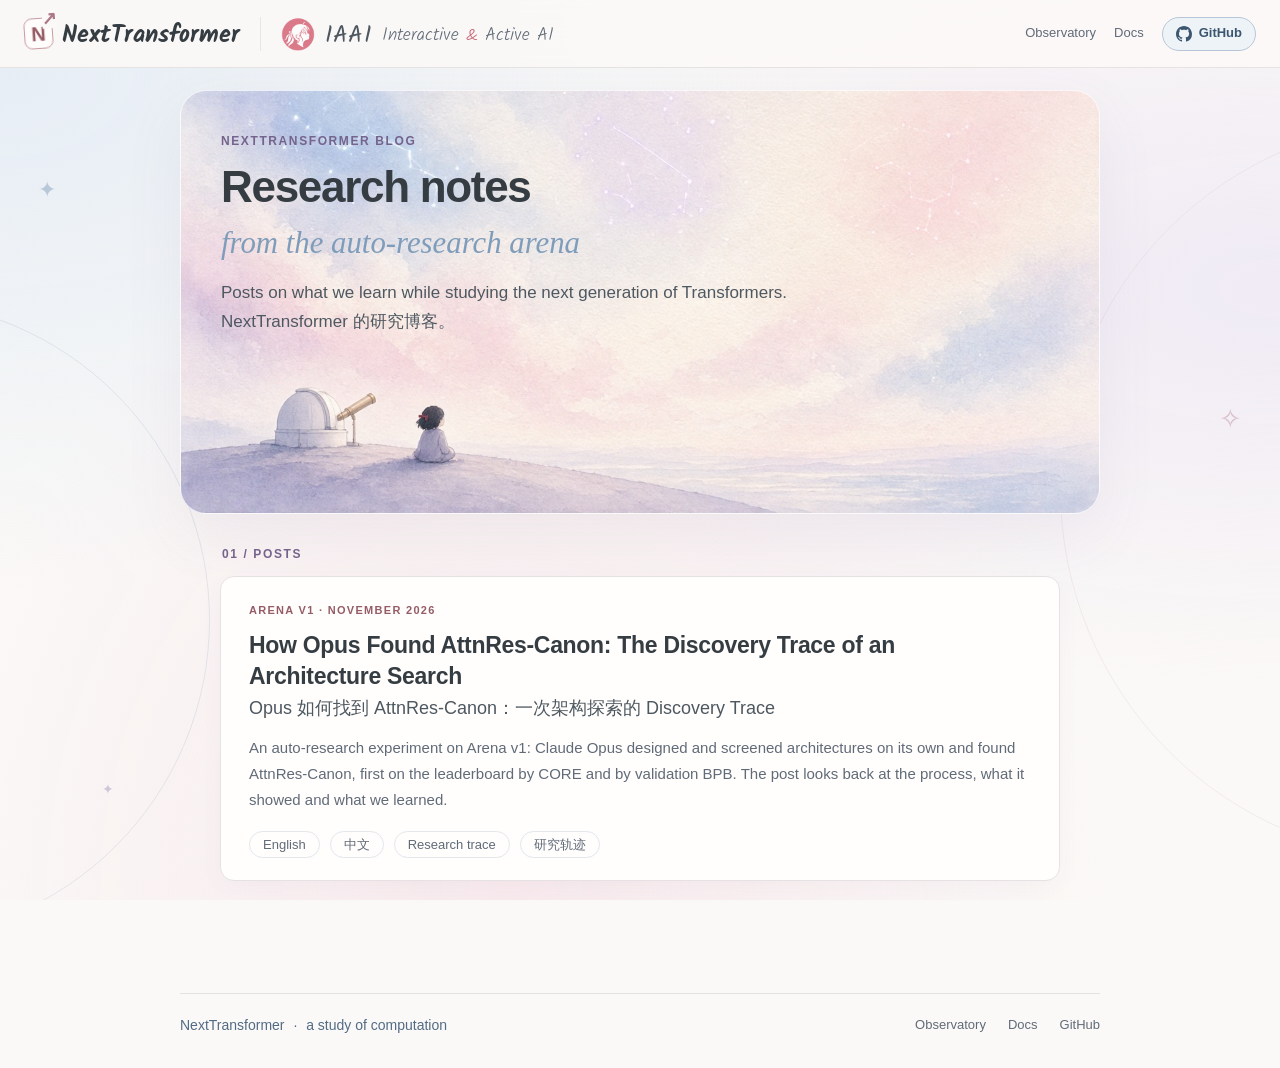
==== commit 48298f52: "Add the research trace of the AttnRes-Canon post - attnres-canon/trace/ (English) and attnres-canon/" ====
--- a/index.html
+++ b/index.html
@@ -72,6 +72,8 @@
       <ul class="langs">
         <li><a class="pill" href="attnres-canon/" hreflang="en">English</a></li>
         <li><a class="pill" href="attnres-canon/zh/" hreflang="zh-CN" lang="zh-CN">中文</a></li>
+        <li><a class="pill" href="attnres-canon/trace/" hreflang="en">Research trace</a></li>
+        <li><a class="pill" href="attnres-canon/zh/trace/" hreflang="zh-CN" lang="zh-CN">研究轨迹</a></li>
       </ul>
     </article>
   </section>
